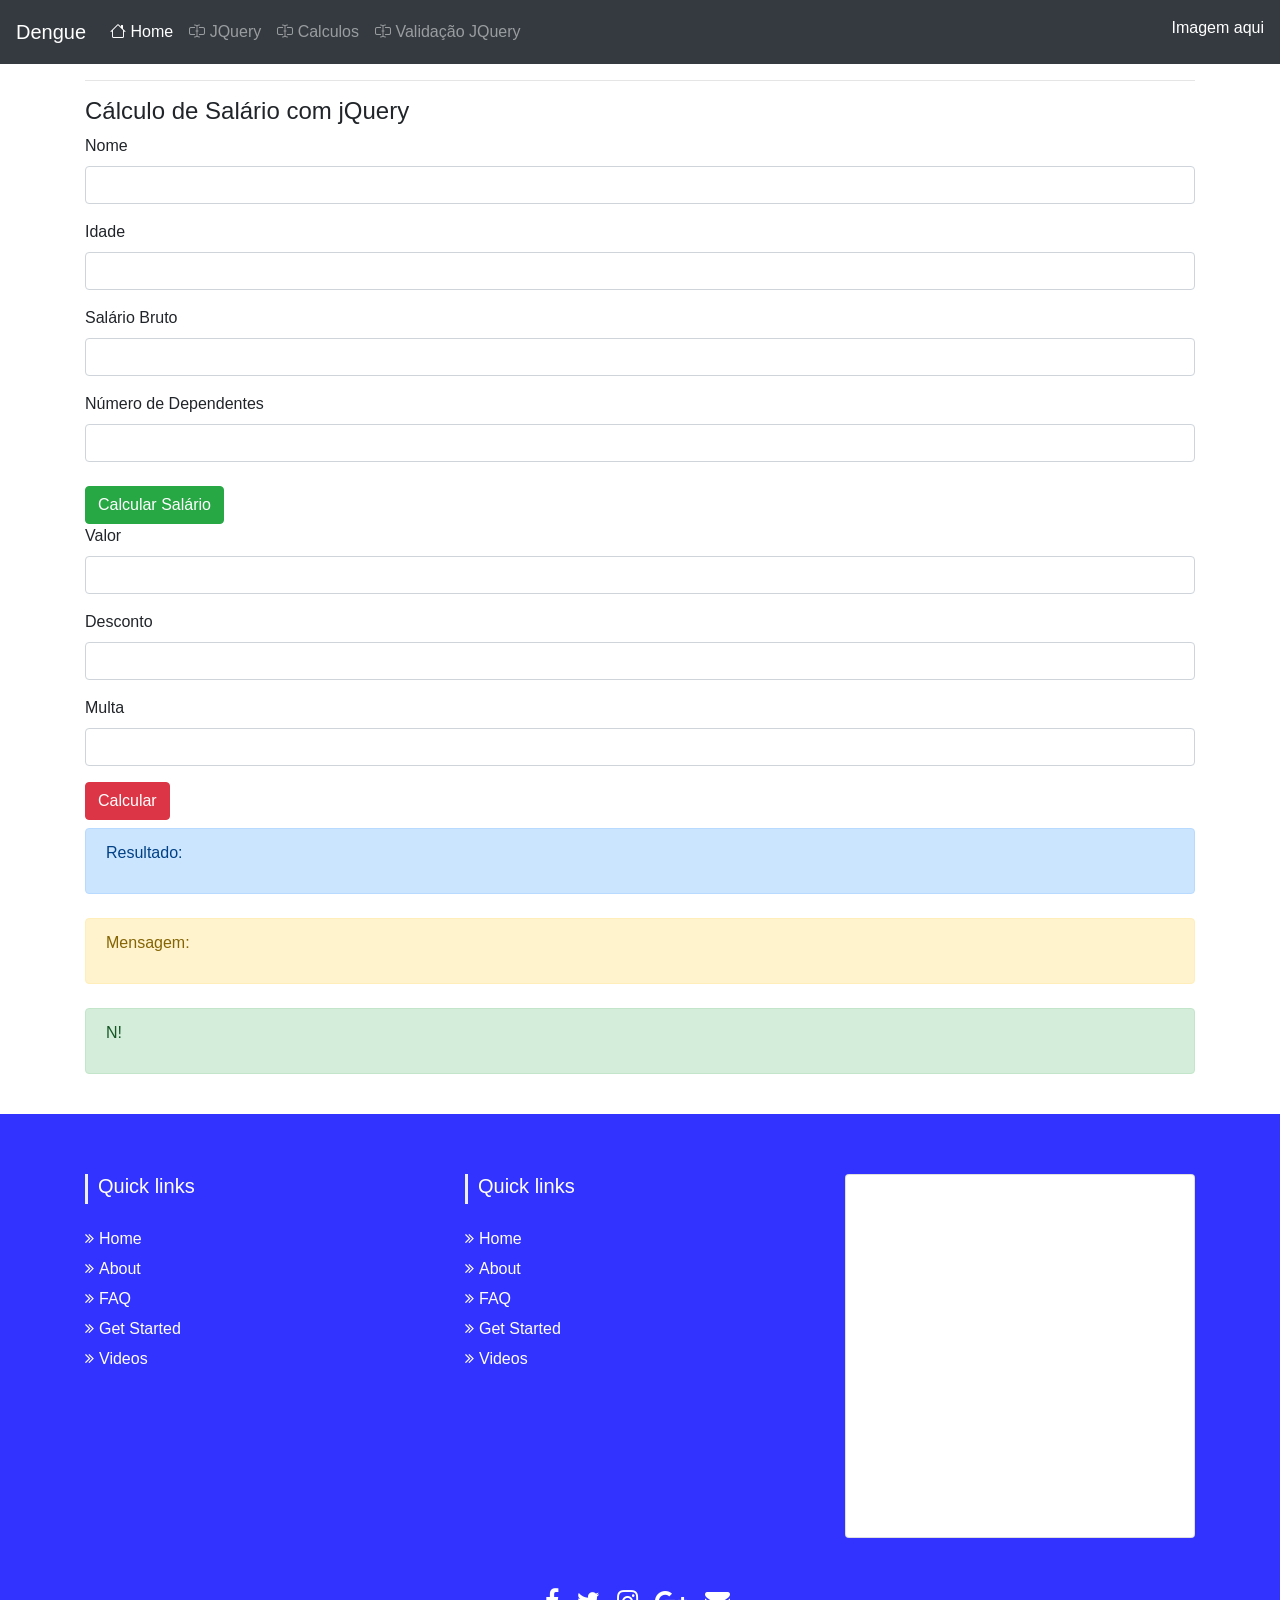
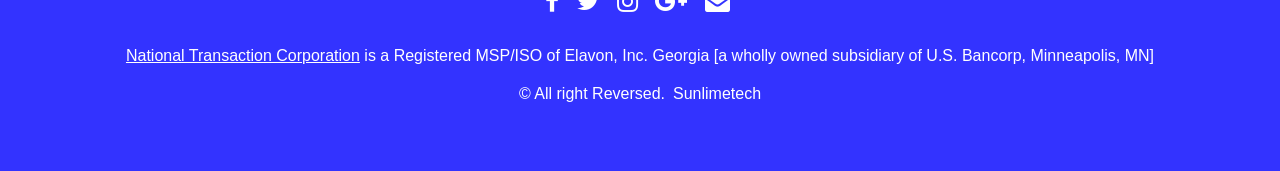
==== calculos.html @ 749f23c6 "first commit" ====
<!DOCTYPE html>
<html>
    <head>
        <title>Bootstrap - Aula</title>
        <meta charset="UTF-8">
        <meta name="viewport" content="width=device-width, initial-scale=1.0">
        <link rel="stylesheet"
              href="https://stackpath.bootstrapcdn.com/bootstrap/4.1.3/css/bootstrap.min.css"
              integrity="sha384-MCw98/SFnGE8fJT3GXwEOngsV7Zt27NXFoaoApmYm81iuXoPkFOJwJ8ERdknLPMO"
              crossorigin="anonymous">

        <link rel="stylesheet"
              href="https://cdn.jsdelivr.net/npm/bootstrap-icons@1.11.3/font/bootstrap-icons.min.css">
        <link href="css/estilo.css" rel="stylesheet" type="text/css" />

    </head>
    <body>
        <nav class="navbar navbar-expand-lg navbar-dark bg-dark sticky-top">
            <!-- sticky-top -> fixo no topo com espaço com conteúdo abaixo)-->
            <a class="navbar-brand" href="index.html">Dengue</a>
            <button class="navbar-toggler" type="button" data-toggle="collapse"
                    data-target="#navbarNav" aria-controls="navbarNav"
                    aria-expanded="false" aria-label="Alterna navegação">
                <span class="navbar-toggler-icon"></span>
            </button>
            <div class="collapse navbar-collapse " id="navbarNav">
                <ul class="navbar-nav">
                    <li class="nav-item active">
                        <a class="nav-link" href="index.html"
                           title="Página inicial"><i class="bi bi-house"></i>
                            Home</a>
                    </li>
                    <li class="nav-item">
                        <a class="nav-link" href="jquery.html"
                           title="entre em contato"><i
                                class="bi bi-input-cursor-text"></i> JQuery</a>
                    </li>
                    <li class="nav-item">
                        <a class="nav-link" href="calculos.html"
                           title="entre em contato"><i
                                class="bi bi-input-cursor-text"></i>
                            Calculos</a>
                    </li>
                    <li class="nav-item">
                        <a class="nav-link" href="validacaoForm.html"
                           title="entre em contato"><i
                                class="bi bi-input-cursor-text"></i> Validação
                            JQuery</a>
                    </li>
                </ul>
            </div>

            <ul class="float-right">
                <li style="list-style:none;" class="mt-2">
                    <a style="text-decoration: none; color: white;"
                       href="#">Imagem aqui</a>
                </li>
            </ul>
        </nav>

        <div class="container mt-3">
            <hr>
<h4>Cálculo de Salário com jQuery</h4>
<form id="salaryForm">
    <div class="form-group">
        <label for="nome">Nome</label>
        <input type="text" id="nome" class="form-control" required>
    </div>
    <div class="form-group">
        <label for="idade">Idade</label>
        <input type="number" id="idade" class="form-control" required>
    </div>
    <div class="form-group">
        <label for="salario">Salário Bruto</label>
        <input type="number" id="salario" class="form-control" step="0.5" required>
    </div>
    <div class="form-group">
        <label for="dependentes">Número de Dependentes</label>
        <input type="number" id="dependentes" class="form-control" required>
    </div>
    <button type="submit" class="btn btn-success mt-2">Calcular Salário</button>
</form>

            <div class="row mb-3">
                <div class="col-md-12 col-sm-12 mb-2">

                    <div class="form-group">
                        <label for="txtvalor">Valor</label>
                        <input type="number" step="0.5" class="form-control"
                               id="txtvalor"
                               name="txtvalor" value>
                    </div>
                    <div class="form-group">
                        <label for="txtdesconto">Desconto</label>
                        <input type="number" step="0.5" class="form-control"
                               id="txtdesconto"
                               name="txtdesconto" value>
                    </div>
                    <div class="form-group">
                        <label for="txtmulta">Multa</label>
                        <input type="number" step="0.5" class="form-control"
                               id="txtmulta"
                               name="txtmulta" value>
                    </div>

                    <button id="calcular"
                            class="btn btn-danger">Calcular</button>

                </div>
                <div class="col-md-12 col-sm-12 mb-2">
                    <div class="alert alert-primary" role="alert">
                        <p id="txtresultado">Resultado: </p>
                    </div>
                </div>
                <div class="col-md-12 col-sm-12 mb-2">
                    <div class="alert alert-warning" role="alert">
                        <p id="txtmsg">Mensagem: </p>
                    </div>
                </div>
                <div class="col-md-12 col-sm-12 mb-2">
                    <div class="alert alert-success" role="alert">
                        <p id="txtfatorial">N! </p>
                    </div>
                </div>
            </div>
        </div>

        <!-- Footer 
        peguei esse https://bootsnipp.com/snippets/rlXdE
        tem mais em https://bootsnipp.com/tags/footer/4
        -->
        <section id="footer">
            <div class="container">
                <div
                    class="row text-center text-xs-center text-sm-left text-md-left">
                    <div class="col-xs-12 col-sm-4 col-md-4">
                        <h5>Quick links</h5>
                        <ul class="list-unstyled quick-links">
                            <li><a href="https://www.fiverr.com/share/qb8D02"><i
                                        class="fa fa-angle-double-right"></i>Home</a></li>
                            <li><a href="https://www.fiverr.com/share/qb8D02"><i
                                        class="fa fa-angle-double-right"></i>About</a></li>
                            <li><a href="https://www.fiverr.com/share/qb8D02"><i
                                        class="fa fa-angle-double-right"></i>FAQ</a></li>
                            <li><a href="https://www.fiverr.com/share/qb8D02"><i
                                        class="fa fa-angle-double-right"></i>Get
                                    Started</a></li>
                            <li><a href="https://www.fiverr.com/share/qb8D02"><i
                                        class="fa fa-angle-double-right"></i>Videos</a></li>
                        </ul>
                    </div>
                    <div class="col-xs-12 col-sm-4 col-md-4">
                        <h5>Quick links</h5>
                        <ul class="list-unstyled quick-links">
                            <li><a href="https://www.fiverr.com/share/qb8D02"><i
                                        class="fa fa-angle-double-right"></i>Home</a></li>
                            <li><a href="https://www.fiverr.com/share/qb8D02"><i
                                        class="fa fa-angle-double-right"></i>About</a></li>
                            <li><a href="https://www.fiverr.com/share/qb8D02"><i
                                        class="fa fa-angle-double-right"></i>FAQ</a></li>
                            <li><a href="https://www.fiverr.com/share/qb8D02"><i
                                        class="fa fa-angle-double-right"></i>Get
                                    Started</a></li>
                            <li><a href="https://www.fiverr.com/share/qb8D02"><i
                                        class="fa fa-angle-double-right"></i>Videos</a></li>
                        </ul>
                    </div>
                    <div class="col-xs-12 col-sm-4 col-md-4">
                        <div class="card">
                            <div class="card-body">
                                <iframe
                                    src="https://www.google.com/maps/embed?pb=!1m18!1m12!1m3!1d3670.304234737327!2d-47.20515972545756!3d-23.085956244297464!2m3!1f0!2f0!3f0!3m2!1i1024!2i768!4f13.1!3m3!1m2!1s0x94c8b4b183d3173b%3A0xe4e10e5dd84bd49e!2sFatec!5e0!3m2!1spt-BR!2sbr!4v1716983275274!5m2!1spt-BR!2sbr"
                                    width="100%" height="315" style="border:0;"
                                    allowfullscreen loading="lazy"
                                    referrerpolicy="no-referrer-when-downgrade"></iframe>
                            </div>
                        </div>

                    </div>
                </div>
                <div class="row">
                    <div class="col-xs-12 col-sm-12 col-md-12 mt-2 mt-sm-5">
                        <ul
                            class="list-unstyled list-inline social text-center">
                            <li class="list-inline-item"><a
                                    href="https://www.fiverr.com/share/qb8D02"><i
                                        class="fa fa-facebook"></i></a></li>
                            <li class="list-inline-item"><a
                                    href="https://www.fiverr.com/share/qb8D02"><i
                                        class="fa fa-twitter"></i></a></li>
                            <li class="list-inline-item"><a
                                    href="https://www.fiverr.com/share/qb8D02"><i
                                        class="fa fa-instagram"></i></a></li>
                            <li class="list-inline-item"><a
                                    href="https://www.fiverr.com/share/qb8D02"><i
                                        class="fa fa-google-plus"></i></a></li>
                            <li class="list-inline-item"><a
                                    href="https://www.fiverr.com/share/qb8D02"
                                    target="_blank"><i
                                        class="fa fa-envelope"></i></a></li>
                        </ul>
                    </div>
                    <hr>
                </div>
                <div class="row">
                    <div
                        class="col-xs-12 col-sm-12 col-md-12 mt-2 mt-sm-2 text-center text-white">
                        <p><u><a
                                    href="https://www.nationaltransaction.com/">National
                                    Transaction Corporation</a></u> is a
                            Registered MSP/ISO of Elavon, Inc. Georgia [a wholly
                            owned subsidiary of U.S. Bancorp, Minneapolis,
                            MN]</p>
                        <p class="h6">© All right Reversed.<a
                                class="text-green ml-2"
                                href="https://www.sunlimetech.com"
                                target="_blank">Sunlimetech</a></p>
                    </div>
                    <hr>
                </div>
            </div>
        </section>
        <!-- ./Footer -->

        <script
        src="https://ajax.googleapis.com/ajax/libs/jquery/3.7.1/jquery.min.js"></script>
        <script
            src="https://cdnjs.cloudflare.com/ajax/libs/popper.js/1.14.3/umd/popper.min.js"
            integrity="sha384-ZMP7rVo3mIykV+2+9J3UJ46jBk0WLaUAdn689aCwoqbBJiSnjAK/l8WvCWPIPm49"
        crossorigin="anonymous"></script>
        <script
            src="https://stackpath.bootstrapcdn.com/bootstrap/4.1.3/js/bootstrap.min.js"
            integrity="sha384-ChfqqxuZUCnJSK3+MXmPNIyE6ZbWh2IMqE241rYiqJxyMiZ6OW/JmZQ5stwEULTy"
        crossorigin="anonymous"></script>

        <script src="js/calculos.js"></script>
    </body>
</html>
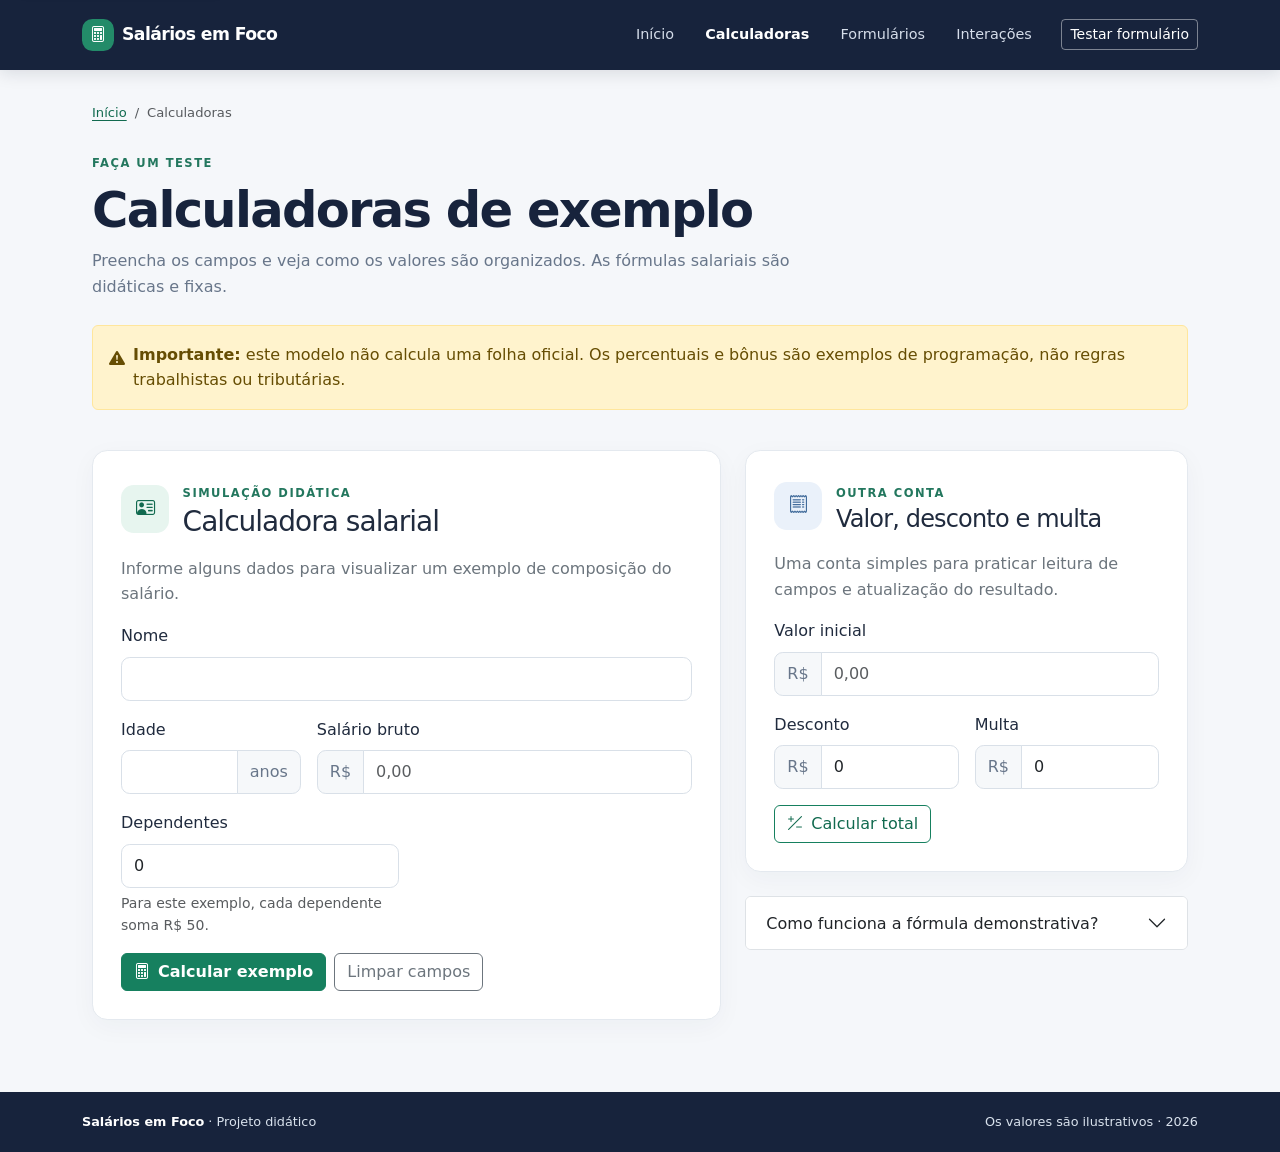
==== commit f1de513b: "Melhorei a interface do projeto, adicionei algumas funcionalides de cálculo e deixei de uma forma on" ====
--- a/calculos.html
+++ b/calculos.html
@@ -1,238 +1,263 @@
-<!DOCTYPE html>
-<html>
-    <head>
-        <title>Bootstrap - Aula</title>
-        <meta charset="UTF-8">
-        <meta name="viewport" content="width=device-width, initial-scale=1.0">
-        <link rel="stylesheet"
-              href="https://stackpath.bootstrapcdn.com/bootstrap/4.1.3/css/bootstrap.min.css"
-              integrity="sha384-MCw98/SFnGE8fJT3GXwEOngsV7Zt27NXFoaoApmYm81iuXoPkFOJwJ8ERdknLPMO"
-              crossorigin="anonymous">
-
-        <link rel="stylesheet"
-              href="https://cdn.jsdelivr.net/npm/bootstrap-icons@1.11.3/font/bootstrap-icons.min.css">
-        <link href="css/estilo.css" rel="stylesheet" type="text/css" />
-
-    </head>
-    <body>
-        <nav class="navbar navbar-expand-lg navbar-dark bg-dark sticky-top">
-            <!-- sticky-top -> fixo no topo com espaço com conteúdo abaixo)-->
-            <a class="navbar-brand" href="index.html">Dengue</a>
-            <button class="navbar-toggler" type="button" data-toggle="collapse"
-                    data-target="#navbarNav" aria-controls="navbarNav"
-                    aria-expanded="false" aria-label="Alterna navegação">
-                <span class="navbar-toggler-icon"></span>
-            </button>
-            <div class="collapse navbar-collapse " id="navbarNav">
-                <ul class="navbar-nav">
-                    <li class="nav-item active">
-                        <a class="nav-link" href="index.html"
-                           title="Página inicial"><i class="bi bi-house"></i>
-                            Home</a>
-                    </li>
-                    <li class="nav-item">
-                        <a class="nav-link" href="jquery.html"
-                           title="entre em contato"><i
-                                class="bi bi-input-cursor-text"></i> JQuery</a>
-                    </li>
-                    <li class="nav-item">
-                        <a class="nav-link" href="calculos.html"
-                           title="entre em contato"><i
-                                class="bi bi-input-cursor-text"></i>
-                            Calculos</a>
-                    </li>
-                    <li class="nav-item">
-                        <a class="nav-link" href="validacaoForm.html"
-                           title="entre em contato"><i
-                                class="bi bi-input-cursor-text"></i> Validação
-                            JQuery</a>
-                    </li>
-                </ul>
-            </div>
-
-            <ul class="float-right">
-                <li style="list-style:none;" class="mt-2">
-                    <a style="text-decoration: none; color: white;"
-                       href="#">Imagem aqui</a>
-                </li>
-            </ul>
-        </nav>
-
-        <div class="container mt-3">
-            <hr>
-<h4>Cálculo de Salário com jQuery</h4>
-<form id="salaryForm">
-    <div class="form-group">
-        <label for="nome">Nome</label>
-        <input type="text" id="nome" class="form-control" required>
-    </div>
-    <div class="form-group">
-        <label for="idade">Idade</label>
-        <input type="number" id="idade" class="form-control" required>
-    </div>
-    <div class="form-group">
-        <label for="salario">Salário Bruto</label>
-        <input type="number" id="salario" class="form-control" step="0.5" required>
-    </div>
-    <div class="form-group">
-        <label for="dependentes">Número de Dependentes</label>
-        <input type="number" id="dependentes" class="form-control" required>
-    </div>
-    <button type="submit" class="btn btn-success mt-2">Calcular Salário</button>
-</form>
-
-            <div class="row mb-3">
-                <div class="col-md-12 col-sm-12 mb-2">
-
-                    <div class="form-group">
-                        <label for="txtvalor">Valor</label>
-                        <input type="number" step="0.5" class="form-control"
-                               id="txtvalor"
-                               name="txtvalor" value>
-                    </div>
-                    <div class="form-group">
-                        <label for="txtdesconto">Desconto</label>
-                        <input type="number" step="0.5" class="form-control"
-                               id="txtdesconto"
-                               name="txtdesconto" value>
-                    </div>
-                    <div class="form-group">
-                        <label for="txtmulta">Multa</label>
-                        <input type="number" step="0.5" class="form-control"
-                               id="txtmulta"
-                               name="txtmulta" value>
-                    </div>
-
-                    <button id="calcular"
-                            class="btn btn-danger">Calcular</button>
-
-                </div>
-                <div class="col-md-12 col-sm-12 mb-2">
-                    <div class="alert alert-primary" role="alert">
-                        <p id="txtresultado">Resultado: </p>
-                    </div>
-                </div>
-                <div class="col-md-12 col-sm-12 mb-2">
-                    <div class="alert alert-warning" role="alert">
-                        <p id="txtmsg">Mensagem: </p>
-                    </div>
-                </div>
-                <div class="col-md-12 col-sm-12 mb-2">
-                    <div class="alert alert-success" role="alert">
-                        <p id="txtfatorial">N! </p>
-                    </div>
-                </div>
-            </div>
+<!doctype html>
+<html lang="pt-BR">
+  <head>
+    <meta charset="UTF-8" />
+    <meta name="viewport" content="width=device-width, initial-scale=1" />
+    <meta name="description" content="Experimente uma calculadora salarial e um cálculo simples de desconto e multa." />
+    <meta name="theme-color" content="#17233c" />
+    <title>Calculadoras | Salários em Foco</title>
+    <link href="https://cdn.jsdelivr.net/npm/bootstrap@5.3.3/dist/css/bootstrap.min.css" rel="stylesheet" />
+    <link href="https://cdn.jsdelivr.net/npm/bootstrap-icons@1.11.3/font/bootstrap-icons.min.css" rel="stylesheet" />
+    <link href="css/estilo.css" rel="stylesheet" />
+  </head>
+  <body>
+    <a class="skip-link" href="#conteudo">Pular para o conteúdo</a>
+    <nav class="navbar navbar-expand-lg navbar-dark site-navbar sticky-top" aria-label="Navegação principal">
+      <div class="container">
+        <a class="navbar-brand d-flex align-items-center gap-2" href="index.html"
+          ><span class="brand-mark"><i class="bi bi-calculator" aria-hidden="true"></i></span
+          ><span>Salários em Foco</span></a
+        ><button
+          class="navbar-toggler"
+          type="button"
+          data-bs-toggle="collapse"
+          data-bs-target="#navbarNav"
+          aria-controls="navbarNav"
+          aria-expanded="false"
+          aria-label="Abrir menu"
+        >
+          <span class="navbar-toggler-icon"></span>
+        </button>
+        <div class="collapse navbar-collapse" id="navbarNav">
+          <ul class="navbar-nav ms-auto align-items-lg-center gap-lg-1">
+            <li class="nav-item"><a class="nav-link" href="index.html">Início</a></li>
+            <li class="nav-item">
+              <a class="nav-link active" aria-current="page" href="calculos.html">Calculadoras</a>
+            </li>
+            <li class="nav-item"><a class="nav-link" href="validacaoForm.html">Formulários</a></li>
+            <li class="nav-item"><a class="nav-link" href="jquery.html">Interações</a></li>
+          </ul>
+          <a class="btn btn-sm btn-nav-cta ms-lg-3 mt-2 mt-lg-0" href="validacaoForm.html">Testar formulário</a>
         </div>
-
-        <!-- Footer 
-        peguei esse https://bootsnipp.com/snippets/rlXdE
-        tem mais em https://bootsnipp.com/tags/footer/4
-        -->
-        <section id="footer">
-            <div class="container">
-                <div
-                    class="row text-center text-xs-center text-sm-left text-md-left">
-                    <div class="col-xs-12 col-sm-4 col-md-4">
-                        <h5>Quick links</h5>
-                        <ul class="list-unstyled quick-links">
-                            <li><a href="https://www.fiverr.com/share/qb8D02"><i
-                                        class="fa fa-angle-double-right"></i>Home</a></li>
-                            <li><a href="https://www.fiverr.com/share/qb8D02"><i
-                                        class="fa fa-angle-double-right"></i>About</a></li>
-                            <li><a href="https://www.fiverr.com/share/qb8D02"><i
-                                        class="fa fa-angle-double-right"></i>FAQ</a></li>
-                            <li><a href="https://www.fiverr.com/share/qb8D02"><i
-                                        class="fa fa-angle-double-right"></i>Get
-                                    Started</a></li>
-                            <li><a href="https://www.fiverr.com/share/qb8D02"><i
-                                        class="fa fa-angle-double-right"></i>Videos</a></li>
-                        </ul>
-                    </div>
-                    <div class="col-xs-12 col-sm-4 col-md-4">
-                        <h5>Quick links</h5>
-                        <ul class="list-unstyled quick-links">
-                            <li><a href="https://www.fiverr.com/share/qb8D02"><i
-                                        class="fa fa-angle-double-right"></i>Home</a></li>
-                            <li><a href="https://www.fiverr.com/share/qb8D02"><i
-                                        class="fa fa-angle-double-right"></i>About</a></li>
-                            <li><a href="https://www.fiverr.com/share/qb8D02"><i
-                                        class="fa fa-angle-double-right"></i>FAQ</a></li>
-                            <li><a href="https://www.fiverr.com/share/qb8D02"><i
-                                        class="fa fa-angle-double-right"></i>Get
-                                    Started</a></li>
-                            <li><a href="https://www.fiverr.com/share/qb8D02"><i
-                                        class="fa fa-angle-double-right"></i>Videos</a></li>
-                        </ul>
-                    </div>
-                    <div class="col-xs-12 col-sm-4 col-md-4">
-                        <div class="card">
-                            <div class="card-body">
-                                <iframe
-                                    src="https://www.google.com/maps/embed?pb=!1m18!1m12!1m3!1d3670.304234737327!2d-47.20515972545756!3d-23.085956244297464!2m3!1f0!2f0!3f0!3m2!1i1024!2i768!4f13.1!3m3!1m2!1s0x94c8b4b183d3173b%3A0xe4e10e5dd84bd49e!2sFatec!5e0!3m2!1spt-BR!2sbr!4v1716983275274!5m2!1spt-BR!2sbr"
-                                    width="100%" height="315" style="border:0;"
-                                    allowfullscreen loading="lazy"
-                                    referrerpolicy="no-referrer-when-downgrade"></iframe>
-                            </div>
-                        </div>
-
-                    </div>
-                </div>
-                <div class="row">
-                    <div class="col-xs-12 col-sm-12 col-md-12 mt-2 mt-sm-5">
-                        <ul
-                            class="list-unstyled list-inline social text-center">
-                            <li class="list-inline-item"><a
-                                    href="https://www.fiverr.com/share/qb8D02"><i
-                                        class="fa fa-facebook"></i></a></li>
-                            <li class="list-inline-item"><a
-                                    href="https://www.fiverr.com/share/qb8D02"><i
-                                        class="fa fa-twitter"></i></a></li>
-                            <li class="list-inline-item"><a
-                                    href="https://www.fiverr.com/share/qb8D02"><i
-                                        class="fa fa-instagram"></i></a></li>
-                            <li class="list-inline-item"><a
-                                    href="https://www.fiverr.com/share/qb8D02"><i
-                                        class="fa fa-google-plus"></i></a></li>
-                            <li class="list-inline-item"><a
-                                    href="https://www.fiverr.com/share/qb8D02"
-                                    target="_blank"><i
-                                        class="fa fa-envelope"></i></a></li>
-                        </ul>
-                    </div>
-                    <hr>
-                </div>
-                <div class="row">
-                    <div
-                        class="col-xs-12 col-sm-12 col-md-12 mt-2 mt-sm-2 text-center text-white">
-                        <p><u><a
-                                    href="https://www.nationaltransaction.com/">National
-                                    Transaction Corporation</a></u> is a
-                            Registered MSP/ISO of Elavon, Inc. Georgia [a wholly
-                            owned subsidiary of U.S. Bancorp, Minneapolis,
-                            MN]</p>
-                        <p class="h6">© All right Reversed.<a
-                                class="text-green ml-2"
-                                href="https://www.sunlimetech.com"
-                                target="_blank">Sunlimetech</a></p>
-                    </div>
-                    <hr>
-                </div>
-            </div>
-        </section>
-        <!-- ./Footer -->
-
-        <script
-        src="https://ajax.googleapis.com/ajax/libs/jquery/3.7.1/jquery.min.js"></script>
-        <script
-            src="https://cdnjs.cloudflare.com/ajax/libs/popper.js/1.14.3/umd/popper.min.js"
-            integrity="sha384-ZMP7rVo3mIykV+2+9J3UJ46jBk0WLaUAdn689aCwoqbBJiSnjAK/l8WvCWPIPm49"
-        crossorigin="anonymous"></script>
-        <script
-            src="https://stackpath.bootstrapcdn.com/bootstrap/4.1.3/js/bootstrap.min.js"
-            integrity="sha384-ChfqqxuZUCnJSK3+MXmPNIyE6ZbWh2IMqE241rYiqJxyMiZ6OW/JmZQ5stwEULTy"
-        crossorigin="anonymous"></script>
-
-        <script src="js/calculos.js"></script>
-    </body>
+      </div>
+    </nav>
+
+    <main id="conteudo" class="container page-content">
+      <nav aria-label="Navegação estrutural">
+        <ol class="breadcrumb">
+          <li class="breadcrumb-item"><a href="index.html">Início</a></li>
+          <li class="breadcrumb-item active" aria-current="page">Calculadoras</li>
+        </ol>
+      </nav>
+      <header class="page-heading">
+        <span class="section-kicker">Faça um teste</span>
+        <h1>Calculadoras de exemplo</h1>
+        <p>Preencha os campos e veja como os valores são organizados. As fórmulas salariais são didáticas e fixas.</p>
+      </header>
+      <div class="alert alert-warning d-flex gap-2 align-items-start" role="note">
+        <i class="bi bi-exclamation-triangle-fill mt-1" aria-hidden="true"></i>
+        <p class="mb-0">
+          <strong>Importante:</strong> este modelo não calcula uma folha oficial. Os percentuais e bônus são exemplos de
+          programação, não regras trabalhistas ou tributárias.
+        </p>
+      </div>
+
+      <section class="row g-4 align-items-start mt-2" aria-label="Calculadoras">
+        <div class="col-lg-7">
+          <article class="tool-card h-100">
+            <div class="tool-card-header">
+              <div class="tool-icon"><i class="bi bi-person-vcard" aria-hidden="true"></i></div>
+              <div>
+                <span class="section-kicker">Simulação didática</span>
+                <h2 class="h3 mb-0">Calculadora salarial</h2>
+              </div>
+            </div>
+            <p class="text-secondary">Informe alguns dados para visualizar um exemplo de composição do salário.</p>
+            <form id="salaryForm" class="row g-3 needs-validation" novalidate>
+              <div class="col-12">
+                <label for="nome" class="form-label">Nome</label
+                ><input
+                  type="text"
+                  id="nome"
+                  class="form-control"
+                  autocomplete="name"
+                  minlength="2"
+                  maxlength="80"
+                  required
+                />
+                <div class="invalid-feedback">Digite um nome com pelo menos 2 caracteres.</div>
+              </div>
+              <div class="col-md-4">
+                <label for="idade" class="form-label">Idade</label>
+                <div class="input-group has-validation">
+                  <input type="number" id="idade" class="form-control" min="18" max="100" step="1" required /><span
+                    class="input-group-text"
+                    >anos</span
+                  >
+                  <div class="invalid-feedback">Use uma idade entre 18 e 100 anos.</div>
+                </div>
+              </div>
+              <div class="col-md-8">
+                <label for="salario" class="form-label">Salário bruto</label>
+                <div class="input-group has-validation">
+                  <span class="input-group-text">R$</span
+                  ><input
+                    type="number"
+                    id="salario"
+                    class="form-control"
+                    min="0.01"
+                    step="0.01"
+                    inputmode="decimal"
+                    placeholder="0,00"
+                    required
+                  />
+                  <div class="invalid-feedback">Informe um valor maior que zero.</div>
+                </div>
+              </div>
+              <div class="col-md-6">
+                <label for="dependentes" class="form-label">Dependentes</label
+                ><input
+                  type="number"
+                  id="dependentes"
+                  class="form-control"
+                  min="0"
+                  max="20"
+                  step="1"
+                  value="0"
+                  required
+                />
+                <div class="form-text">Para este exemplo, cada dependente soma R$ 50.</div>
+                <div class="invalid-feedback">Informe de 0 a 20 dependentes.</div>
+              </div>
+              <div class="col-12">
+                <button type="submit" class="btn btn-primary">
+                  <i class="bi bi-calculator me-2" aria-hidden="true"></i>Calcular exemplo</button
+                ><button id="limpar-salario" type="reset" class="btn btn-outline-secondary ms-2">Limpar campos</button>
+              </div>
+            </form>
+            <section
+              id="salary-summary"
+              class="result-panel d-none mt-4"
+              aria-labelledby="salary-result-heading"
+              aria-live="polite"
+            >
+              <div class="result-top">
+                <div>
+                  <span class="section-kicker">Resultado estimado</span>
+                  <h3 id="salary-result-heading" class="h5 mb-0">Simulação de <span id="salary-person-name"></span></h3>
+                </div>
+                <span class="badge text-bg-success-subtle text-success-emphasis">Exemplo didático</span>
+              </div>
+              <div class="net-result">
+                <span>Salário líquido demonstrativo</span><strong id="salary-result-value">R$ 0,00</strong>
+              </div>
+              <div class="table-responsive">
+                <table class="table table-sm breakdown-table mb-0">
+                  <caption class="visually-hidden">
+                    Detalhamento do cálculo salarial
+                  </caption>
+                  <thead>
+                    <tr>
+                      <th scope="col">Componente</th>
+                      <th scope="col" class="text-end">Valor</th>
+                    </tr>
+                  </thead>
+                  <tbody id="salary-breakdown"></tbody>
+                </table>
+              </div>
+              <p id="salary-model-note" class="small text-secondary mt-3 mb-0"></p>
+            </section>
+          </article>
+        </div>
+
+        <div class="col-lg-5">
+          <article class="tool-card mb-4">
+            <div class="tool-card-header">
+              <div class="tool-icon tool-icon-blue"><i class="bi bi-receipt" aria-hidden="true"></i></div>
+              <div>
+                <span class="section-kicker">Outra conta</span>
+                <h2 class="h4 mb-0">Valor, desconto e multa</h2>
+              </div>
+            </div>
+            <p class="text-secondary">Uma conta simples para praticar leitura de campos e atualização do resultado.</p>
+            <form id="simpleCalcForm" class="row g-3" novalidate>
+              <div class="col-12">
+                <label for="txtvalor" class="form-label">Valor inicial</label>
+                <div class="input-group has-validation">
+                  <span class="input-group-text">R$</span
+                  ><input
+                    type="number"
+                    id="txtvalor"
+                    class="form-control"
+                    min="0.01"
+                    step="0.01"
+                    placeholder="0,00"
+                    required
+                  />
+                  <div class="invalid-feedback">Informe um valor inicial maior que zero.</div>
+                </div>
+              </div>
+              <div class="col-md-6">
+                <label for="txtdesconto" class="form-label">Desconto</label>
+                <div class="input-group">
+                  <span class="input-group-text">R$</span
+                  ><input type="number" id="txtdesconto" class="form-control" min="0" step="0.01" value="0" />
+                </div>
+              </div>
+              <div class="col-md-6">
+                <label for="txtmulta" class="form-label">Multa</label>
+                <div class="input-group">
+                  <span class="input-group-text">R$</span
+                  ><input type="number" id="txtmulta" class="form-control" min="0" step="0.01" value="0" />
+                </div>
+              </div>
+              <div class="col-12">
+                <button id="calcular" type="submit" class="btn btn-outline-primary">
+                  <i class="bi bi-plus-slash-minus me-2" aria-hidden="true"></i>Calcular total
+                </button>
+              </div>
+            </form>
+            <div id="simple-result" class="alert alert-primary d-none mt-3 mb-0" role="status" aria-live="polite">
+              <strong id="txtresultado"></strong><br /><span id="txtmsg"></span>
+            </div>
+          </article>
+
+          <div class="accordion learning-accordion" id="accordionFormula">
+            <div class="accordion-item">
+              <h2 class="accordion-header">
+                <button
+                  class="accordion-button collapsed"
+                  type="button"
+                  data-bs-toggle="collapse"
+                  data-bs-target="#formulaContent"
+                  aria-expanded="false"
+                  aria-controls="formulaContent"
+                >
+                  Como funciona a fórmula demonstrativa?
+                </button>
+              </h2>
+              <div id="formulaContent" class="accordion-collapse collapse" data-bs-parent="#accordionFormula">
+                <div class="accordion-body">
+                  <ul class="mb-0">
+                    <li>Desconto ilustrativo de 8% sobre o salário bruto.</li>
+                    <li>Desconto ilustrativo de 5% para transporte.</li>
+                    <li>Bônus fixo de R$ 200 ou R$ 300, conforme a idade informada.</li>
+                    <li>Adição demonstrativa de R$ 50 por dependente.</li>
+                  </ul>
+                </div>
+              </div>
+            </div>
+          </div>
+        </div>
+      </section>
+    </main>
+    <footer class="site-footer">
+      <div class="container d-flex flex-column flex-md-row justify-content-between gap-2">
+        <p class="mb-0"><strong>Salários em Foco</strong> · Projeto didático</p>
+        <p class="mb-0">Os valores são ilustrativos <span aria-hidden="true">·</span> <span id="ano-atual"></span></p>
+      </div>
+    </footer>
+    <script src="https://cdn.jsdelivr.net/npm/bootstrap@5.3.3/dist/js/bootstrap.bundle.min.js"></script>
+    <script src="js/calculos.js"></script>
+  </body>
 </html>
--- a/css/estilo.css
+++ b/css/estilo.css
@@ -0,0 +1,613 @@
+/* Identidade visual compartilhada do projeto Salários em Foco */
+:root {
+  --ink: #202b3e;
+  --navy: #17233c;
+  --navy-light: #263a57;
+  --green: #16805f;
+  --green-dark: #116a4f;
+  --muted: #68768a;
+  --paper: #ffffff;
+  --canvas: #f5f7fa;
+  --line: #e4e9ef;
+  --gold: #e4a23a;
+}
+* {
+  box-sizing: border-box;
+}
+html {
+  scroll-behavior: smooth;
+}
+body {
+  min-height: 100vh;
+  background: var(--canvas);
+  color: var(--ink);
+  font-family:
+    Inter,
+    ui-sans-serif,
+    system-ui,
+    -apple-system,
+    "Segoe UI",
+    sans-serif;
+  line-height: 1.6;
+}
+h1,
+h2,
+h3,
+.navbar-brand {
+  letter-spacing: -0.035em;
+  font-weight: 750;
+}
+a {
+  text-underline-offset: 0.2em;
+}
+:focus-visible {
+  outline: 3px solid var(--gold);
+  outline-offset: 3px;
+}
+.skip-link {
+  position: absolute;
+  z-index: 1100;
+  top: -4rem;
+  left: 1rem;
+  padding: 0.65rem 1rem;
+  border-radius: 0.55rem;
+  background: #fff;
+  color: var(--navy);
+  box-shadow: 0 4px 18px #0002;
+}
+.skip-link:focus {
+  top: 1rem;
+}
+.site-navbar {
+  min-height: 70px;
+  background: var(--navy);
+  box-shadow: 0 3px 16px #101b2e20;
+}
+.navbar-brand {
+  color: #fff;
+  font-size: 1.08rem;
+}
+.navbar-brand:hover {
+  color: #fff;
+}
+.brand-mark {
+  display: grid;
+  width: 2rem;
+  height: 2rem;
+  place-items: center;
+  border-radius: 0.65rem;
+  background: #238b69;
+  color: white;
+  font-size: 1rem;
+}
+.site-navbar .nav-link {
+  padding-right: 0.85rem !important;
+  padding-left: 0.85rem !important;
+  color: #d5ddea;
+  font-size: 0.9rem;
+}
+.site-navbar .nav-link:hover,
+.site-navbar .nav-link.active {
+  color: #fff;
+}
+.site-navbar .nav-link.active {
+  font-weight: 700;
+}
+.btn-nav-cta {
+  border: 1px solid #ffffff70;
+  color: #fff;
+}
+.btn-nav-cta:hover {
+  border-color: #fff;
+  background: #fff;
+  color: var(--navy);
+}
+.btn-primary {
+  border-color: var(--green);
+  background: var(--green);
+  font-weight: 650;
+}
+.btn-primary:hover,
+.btn-primary:focus {
+  border-color: var(--green-dark);
+  background: var(--green-dark);
+}
+.btn-outline-primary {
+  border-color: var(--green);
+  color: var(--green-dark);
+}
+.btn-outline-primary:hover {
+  border-color: var(--green-dark);
+  background: var(--green-dark);
+  color: #fff;
+}
+.form-control,
+.form-select,
+.input-group-text {
+  min-height: 44px;
+  border-color: #d9e0e8;
+  border-radius: 0.55rem;
+}
+.form-control:focus,
+.form-select:focus {
+  border-color: #75b89f;
+  box-shadow: 0 0 0 0.22rem #16805f1b;
+}
+.input-group > .form-control,
+.input-group > .form-select,
+.input-group > .input-group-text {
+  border-radius: 0.55rem;
+}
+.input-group > :not(:first-child) {
+  margin-left: -1px;
+}
+.input-group-text {
+  background: #f6f8fa;
+  color: #68768a;
+}
+.hero-section {
+  position: relative;
+  overflow: hidden;
+  padding: clamp(3.5rem, 7vw, 6.5rem) 0;
+  background: radial-gradient(circle at 87% 18%, #e7f2ed 0, transparent 28%),
+    linear-gradient(135deg, #fff 0%, #f6f8fb 65%, #edf4f1 100%);
+}
+.hero-kicker,
+.section-kicker {
+  color: #23775e;
+  font-size: 0.72rem;
+  font-weight: 800;
+  letter-spacing: 0.13em;
+  text-transform: uppercase;
+}
+.hero-kicker {
+  display: inline-flex;
+  align-items: center;
+  padding: 0.45rem 0.75rem;
+  border: 1px solid #d7ebe2;
+  border-radius: 50rem;
+  background: #fff;
+}
+.hero-title {
+  max-width: 720px;
+  margin: 1.2rem 0 1rem;
+  color: var(--navy);
+  font-size: clamp(2.8rem, 6.2vw, 5.1rem);
+  line-height: 1.02;
+}
+.hero-title span {
+  color: var(--green);
+}
+.hero-copy {
+  max-width: 620px;
+  color: var(--muted);
+  font-size: clamp(1.05rem, 1.7vw, 1.2rem);
+}
+.hero-footnote {
+  color: #7d8998;
+  font-size: 0.78rem;
+}
+.hero-visual {
+  position: relative;
+  display: grid;
+  min-height: 390px;
+  place-items: center;
+}
+.hero-art-card {
+  position: relative;
+  z-index: 1;
+  display: flex;
+  width: min(100%, 415px);
+  align-items: center;
+  gap: 1.25rem;
+  padding: 1.4rem;
+  border: 1px solid #ffffff;
+  border-radius: 1.15rem;
+  background: #ffffffed;
+  box-shadow: 0 22px 70px #243b5022;
+  transform: rotate(2deg);
+}
+.hero-art-card img {
+  width: clamp(100px, 12vw, 150px);
+  height: auto;
+  object-fit: contain;
+}
+.hero-art-card h2 {
+  color: var(--navy);
+}
+.hero-art-card p {
+  font-size: 0.84rem;
+}
+.hero-orbit {
+  position: absolute;
+  width: 21rem;
+  height: 21rem;
+  border: 1px solid #16805f22;
+  border-radius: 50%;
+}
+.orbit-a {
+  top: 1rem;
+  right: 0;
+}
+.orbit-b {
+  bottom: 0;
+  left: 0;
+  width: 15rem;
+  height: 15rem;
+  border-color: #e4a23a35;
+}
+.floating-note {
+  position: absolute;
+  z-index: 2;
+  right: 0;
+  bottom: 2rem;
+  display: flex;
+  align-items: center;
+  gap: 0.55rem;
+  padding: 0.7rem 1rem;
+  border-radius: 0.75rem;
+  background: var(--navy);
+  color: #fff;
+  box-shadow: 0 10px 30px #17233c25;
+  font-size: 0.78rem;
+  font-weight: 650;
+}
+.floating-note i {
+  color: #80ddb3;
+  font-size: 1.15rem;
+}
+.section-space {
+  padding: 5rem 0 4.3rem;
+}
+.section-heading {
+  max-width: 620px;
+}
+.section-heading h2 {
+  margin: 0.55rem 0;
+  color: var(--navy);
+  font-size: clamp(1.8rem, 4vw, 2.5rem);
+}
+.section-heading p,
+.page-heading p {
+  color: var(--muted);
+}
+.feature-card {
+  position: relative;
+  padding: 1.6rem;
+  border: 1px solid var(--line);
+  border-radius: 0.95rem;
+  background: #fff;
+  box-shadow: 0 7px 25px #1d30450a;
+  transition:
+    transform 0.2s ease,
+    box-shadow 0.2s ease;
+}
+.feature-card:hover {
+  transform: translateY(-4px);
+  box-shadow: 0 16px 34px #1d304514;
+}
+.feature-icon {
+  display: grid;
+  width: 3rem;
+  height: 3rem;
+  place-items: center;
+  margin-bottom: 1.2rem;
+  border-radius: 0.8rem;
+  font-size: 1.3rem;
+}
+.icon-green {
+  background: #e7f5ef;
+  color: #157856;
+}
+.icon-blue {
+  background: #eaf1fa;
+  color: #426c9b;
+}
+.icon-amber {
+  background: #fff3dc;
+  color: #9b6b1c;
+}
+.feature-number {
+  position: absolute;
+  top: 1.55rem;
+  right: 1.6rem;
+  color: #aab4c2;
+  font-size: 0.75rem;
+  font-weight: 800;
+  letter-spacing: 0.1em;
+}
+.feature-card h3 {
+  color: var(--navy);
+  font-size: 1.18rem;
+}
+.feature-card p {
+  min-height: 3.2rem;
+  color: var(--muted);
+  font-size: 0.9rem;
+}
+.feature-link {
+  color: var(--green-dark);
+  font-size: 0.88rem;
+  font-weight: 700;
+  text-decoration: none;
+}
+.feature-link:hover {
+  color: var(--navy);
+}
+.disclaimer-panel {
+  display: flex;
+  align-items: center;
+  gap: 1rem;
+  padding: 1.25rem;
+  border: 1px solid #e6e0d2;
+  border-radius: 0.9rem;
+  background: #fffdf8;
+}
+.disclaimer-panel p {
+  max-width: 770px;
+  color: #6e6d67;
+  font-size: 0.85rem;
+}
+.disclaimer-icon {
+  display: grid;
+  width: 2.7rem;
+  height: 2.7rem;
+  flex: 0 0 2.7rem;
+  place-items: center;
+  border-radius: 0.75rem;
+  background: #fff1cf;
+  color: #94631a;
+  font-size: 1.2rem;
+}
+.page-content {
+  max-width: 1120px;
+  min-height: calc(100vh - 150px);
+  padding-top: 2rem;
+  padding-bottom: 4.5rem;
+}
+.breadcrumb {
+  margin-bottom: 1.6rem;
+  font-size: 0.82rem;
+}
+.breadcrumb a {
+  color: var(--green-dark);
+}
+.page-heading {
+  max-width: 760px;
+  margin-bottom: 1.6rem;
+}
+.page-heading h1 {
+  margin: 0.4rem 0 0.5rem;
+  color: var(--navy);
+  font-size: clamp(2rem, 4.5vw, 3.1rem);
+}
+.page-heading p {
+  margin-bottom: 0;
+  font-size: 1rem;
+}
+.tool-card,
+.demo-card,
+.side-note {
+  padding: clamp(1.2rem, 3vw, 1.75rem);
+  border: 1px solid var(--line);
+  border-radius: 0.95rem;
+  background: #fff;
+  box-shadow: 0 7px 26px #1d30450a;
+}
+.tool-card-header,
+.demo-heading {
+  display: flex;
+  align-items: center;
+  gap: 0.85rem;
+  margin-bottom: 1.1rem;
+}
+.tool-icon {
+  display: grid;
+  width: 3rem;
+  height: 3rem;
+  flex: 0 0 3rem;
+  place-items: center;
+  border-radius: 0.8rem;
+  background: #e7f5ef;
+  color: var(--green-dark);
+  font-size: 1.2rem;
+}
+.tool-icon-blue {
+  background: #eaf1fa;
+  color: #426c9b;
+}
+.result-panel {
+  padding: 1rem;
+  border: 1px solid #dcebe4;
+  border-radius: 0.8rem;
+  background: #fbfefc;
+}
+.result-top {
+  display: flex;
+  align-items: flex-start;
+  justify-content: space-between;
+  gap: 1rem;
+  margin-bottom: 1rem;
+}
+.net-result {
+  display: flex;
+  align-items: center;
+  justify-content: space-between;
+  gap: 1rem;
+  margin-bottom: 1rem;
+  padding: 1rem;
+  border-radius: 0.7rem;
+  background: #e8f5ef;
+  color: #205a46;
+}
+.net-result strong {
+  color: #126c4e;
+  font-size: clamp(1.2rem, 3vw, 1.65rem);
+  font-variant-numeric: tabular-nums;
+}
+.breakdown-table {
+  --bs-table-bg: transparent;
+}
+.breakdown-table caption {
+  padding-top: 0;
+}
+.learning-accordion .accordion-button:not(.collapsed) {
+  background: #edf5f1;
+  color: var(--navy);
+}
+.learning-accordion .accordion-button:focus {
+  box-shadow: 0 0 0 0.2rem #16805f22;
+}
+.side-note {
+  position: sticky;
+  top: 5.5rem;
+}
+.side-note-icon {
+  display: grid;
+  width: 3rem;
+  height: 3rem;
+  place-items: center;
+  margin-bottom: 1rem;
+  border-radius: 0.8rem;
+  background: #e7f5ef;
+  color: var(--green);
+  font-size: 1.3rem;
+}
+.check-list {
+  display: grid;
+  gap: 0.7rem;
+  margin: 1.2rem 0;
+  padding: 0;
+  color: #576579;
+  font-size: 0.9rem;
+  list-style: none;
+}
+.check-list li::before {
+  content: "✓";
+  margin-right: 0.6rem;
+  color: var(--green);
+  font-weight: 800;
+}
+.demo-card {
+  display: flex;
+  flex-direction: column;
+}
+.demo-index {
+  display: grid;
+  width: 2.5rem;
+  height: 2.5rem;
+  flex: 0 0 2.5rem;
+  place-items: center;
+  border-radius: 0.7rem;
+  background: #f0f3f7;
+  color: #6c7b8f;
+  font-size: 0.75rem;
+  font-weight: 800;
+}
+.demo-target {
+  margin-bottom: 1rem;
+  transition:
+    background-color 0.2s ease,
+    color 0.2s ease;
+}
+.demo-link-box {
+  display: grid;
+  gap: 0.25rem;
+  margin-bottom: 1rem;
+  padding: 0.9rem 1rem;
+  border: 1px solid var(--line);
+  border-radius: 0.65rem;
+  background: #f8fafc;
+}
+#validationResult {
+  border-radius: 0.75rem;
+}
+.site-footer {
+  padding: 1.25rem 0;
+  background: var(--navy);
+  color: #d9e2ed;
+  font-size: 0.8rem;
+}
+.site-footer strong {
+  color: #fff;
+}
+@media (max-width: 991.98px) {
+  .hero-visual {
+    min-height: 300px;
+  }
+  .hero-art-card {
+    width: min(100%, 470px);
+  }
+  .side-note {
+    position: static;
+  }
+}
+@media (max-width: 767.98px) {
+  .hero-section {
+    padding: 3.5rem 0 2.5rem;
+  }
+  .hero-visual {
+    min-height: 270px;
+  }
+  .section-space {
+    padding: 3.5rem 0 3rem;
+  }
+  .feature-card p {
+    min-height: 0;
+  }
+  .disclaimer-panel {
+    align-items: flex-start;
+    flex-wrap: wrap;
+  }
+  .disclaimer-panel .btn {
+    margin-left: 3.7rem !important;
+  }
+  .page-content {
+    padding-top: 1.4rem;
+  }
+}
+@media (max-width: 575.98px) {
+  .hero-title {
+    font-size: 2.65rem;
+  }
+  .hero-art-card {
+    gap: 0.8rem;
+    padding: 1rem;
+  }
+  .hero-art-card img {
+    width: 90px;
+  }
+  .hero-visual {
+    min-height: 230px;
+  }
+  .floating-note {
+    right: -0.2rem;
+    bottom: 0.4rem;
+  }
+  .net-result {
+    align-items: flex-start;
+    flex-direction: column;
+    gap: 0.25rem;
+  }
+}
+@media (prefers-reduced-motion: reduce) {
+  html {
+    scroll-behavior: auto;
+  }
+  *,
+  *::before,
+  *::after {
+    scroll-behavior: auto !important;
+    transition-duration: 0.01ms !important;
+    animation-duration: 0.01ms !important;
+    animation-iteration-count: 1 !important;
+  }
+}
+
+.demo-highlight {
+  border-color: #e3bd6c !important;
+  background: #fff1ce !important;
+  color: #665018 !important;
+  font-size: 1.05rem;
+  font-weight: 650;
+}
